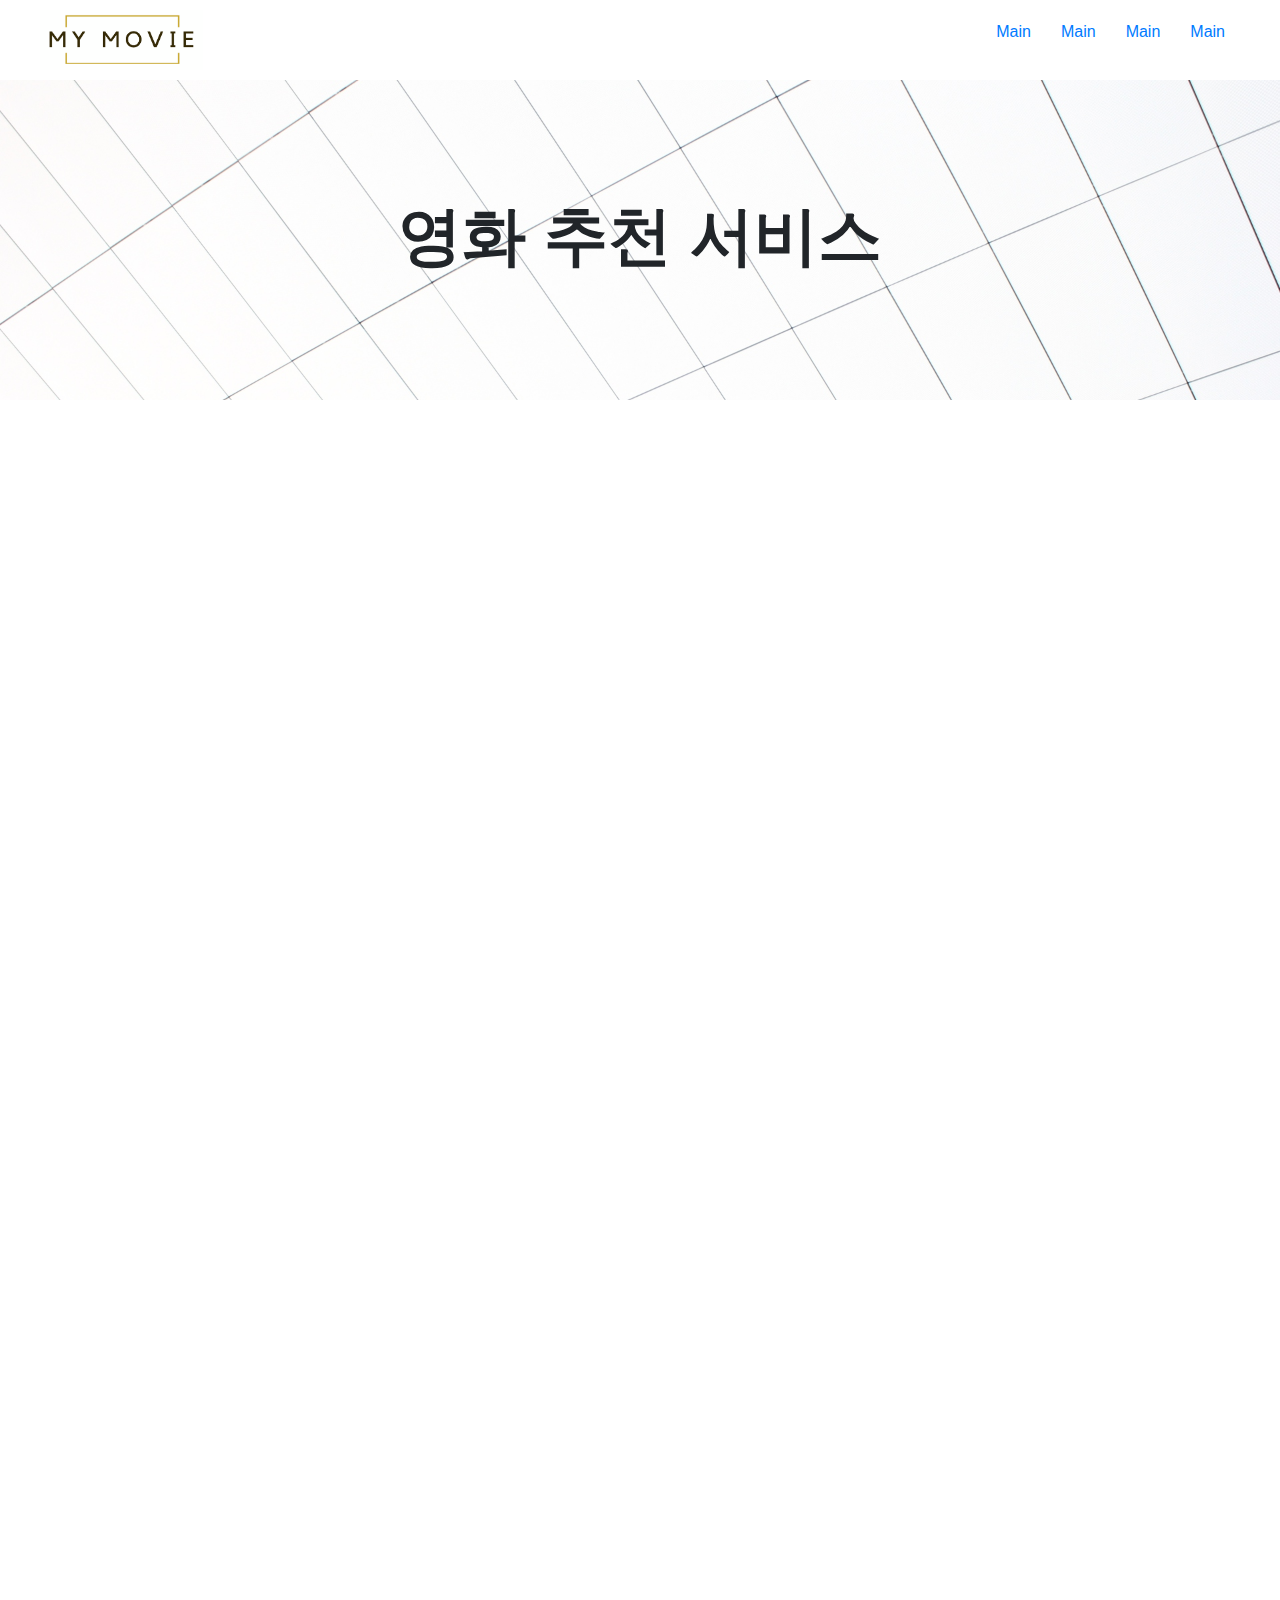
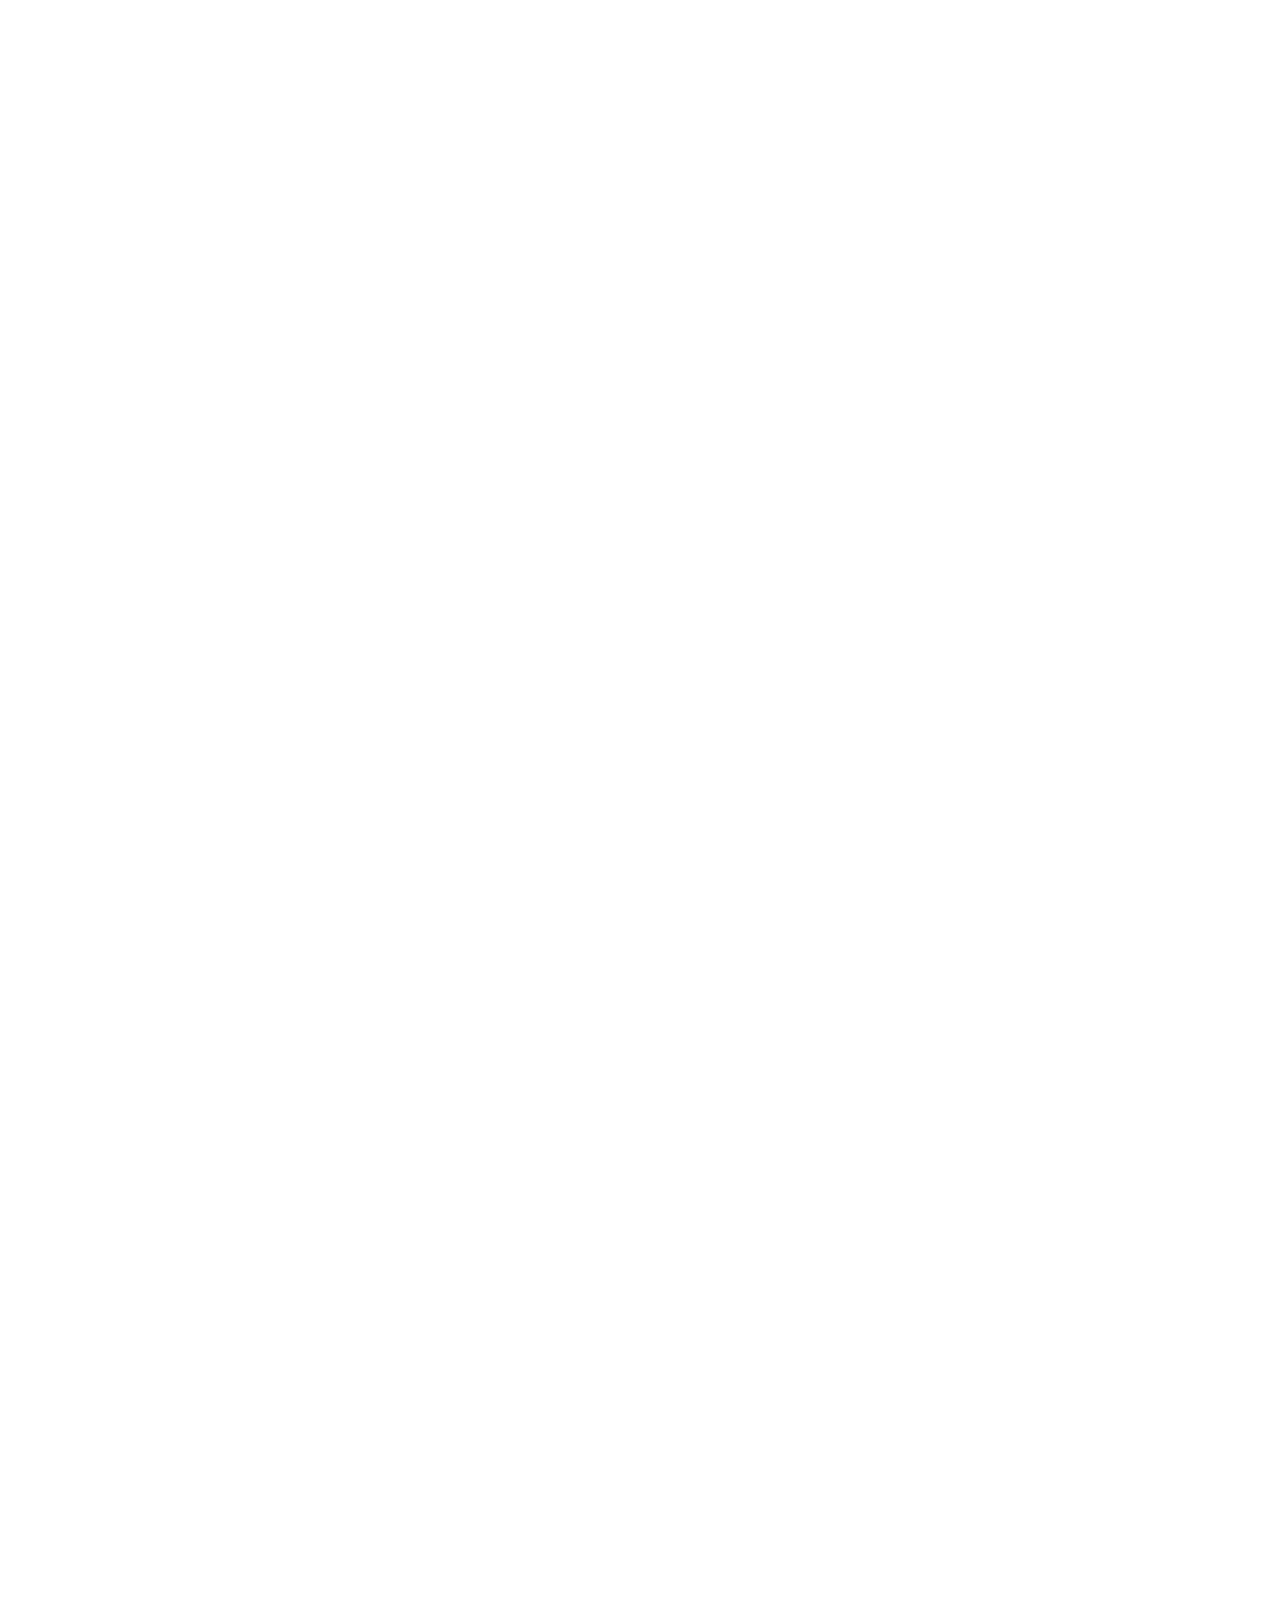
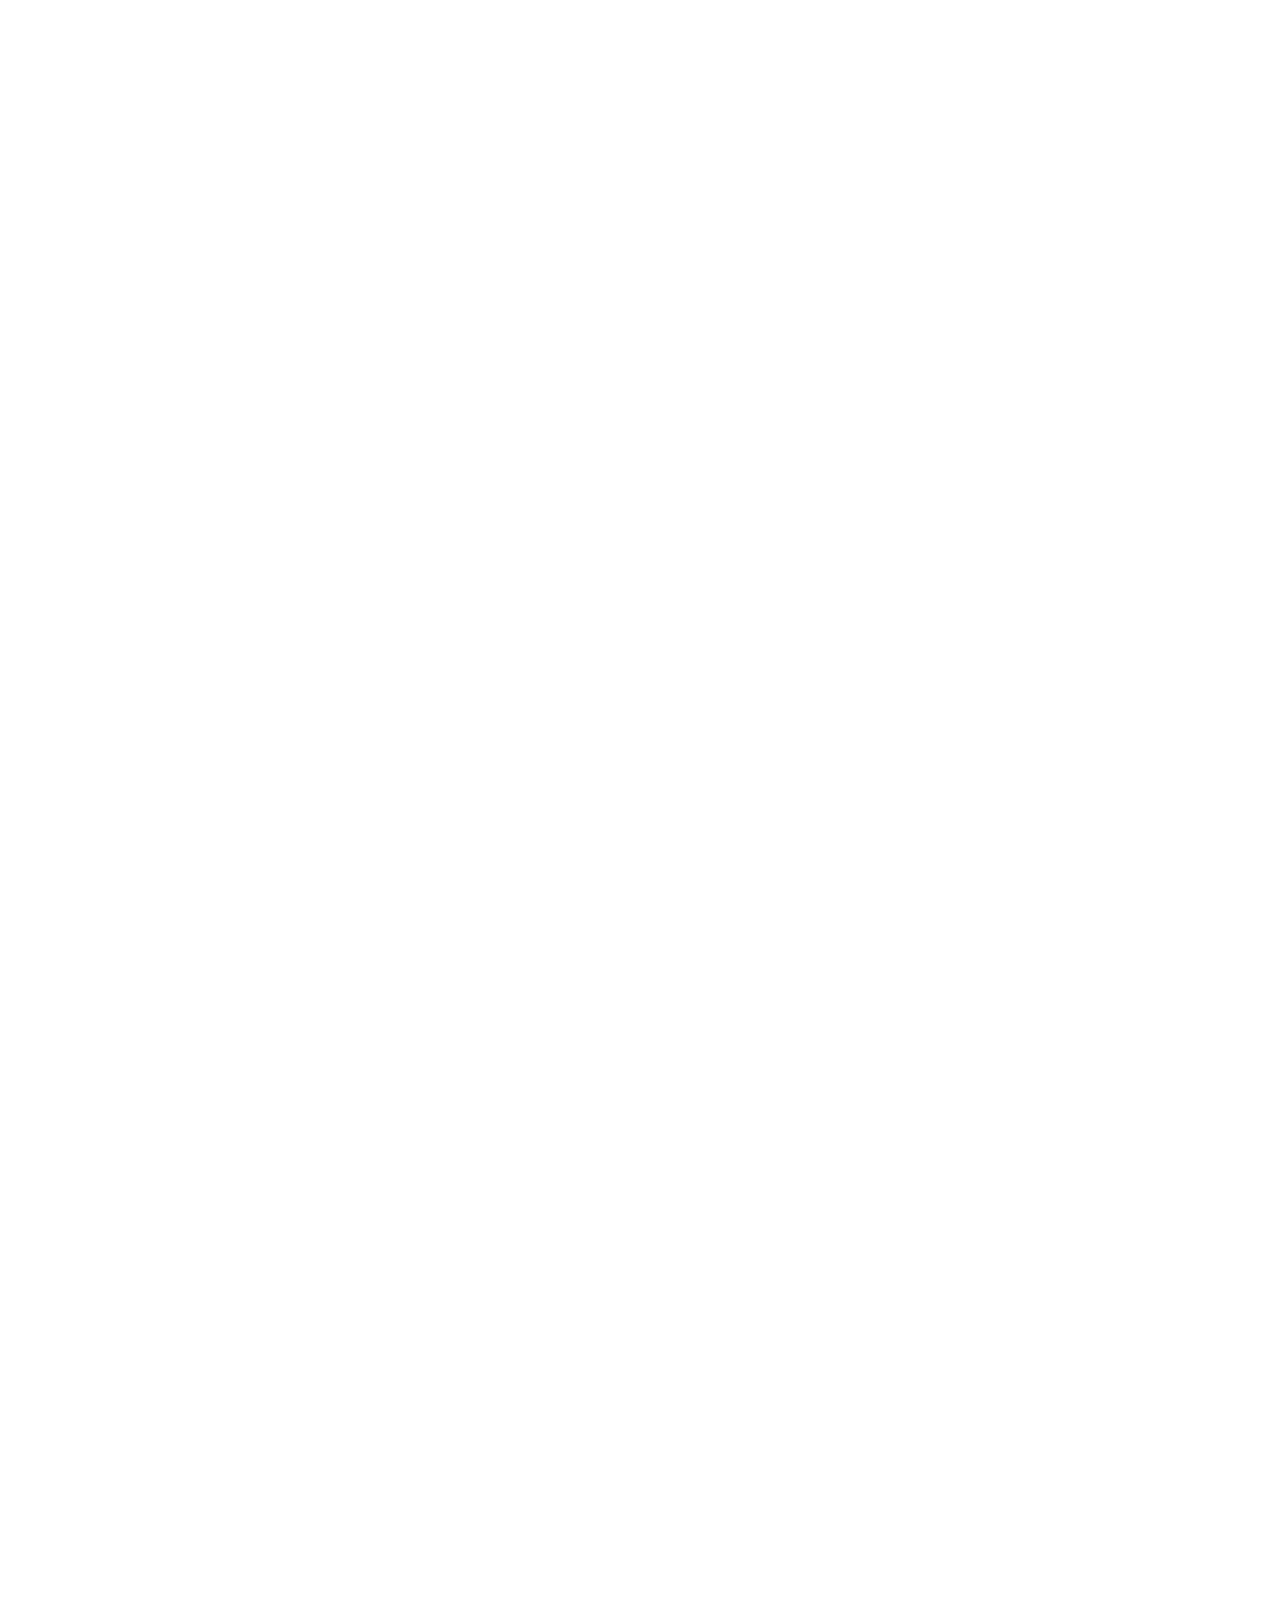
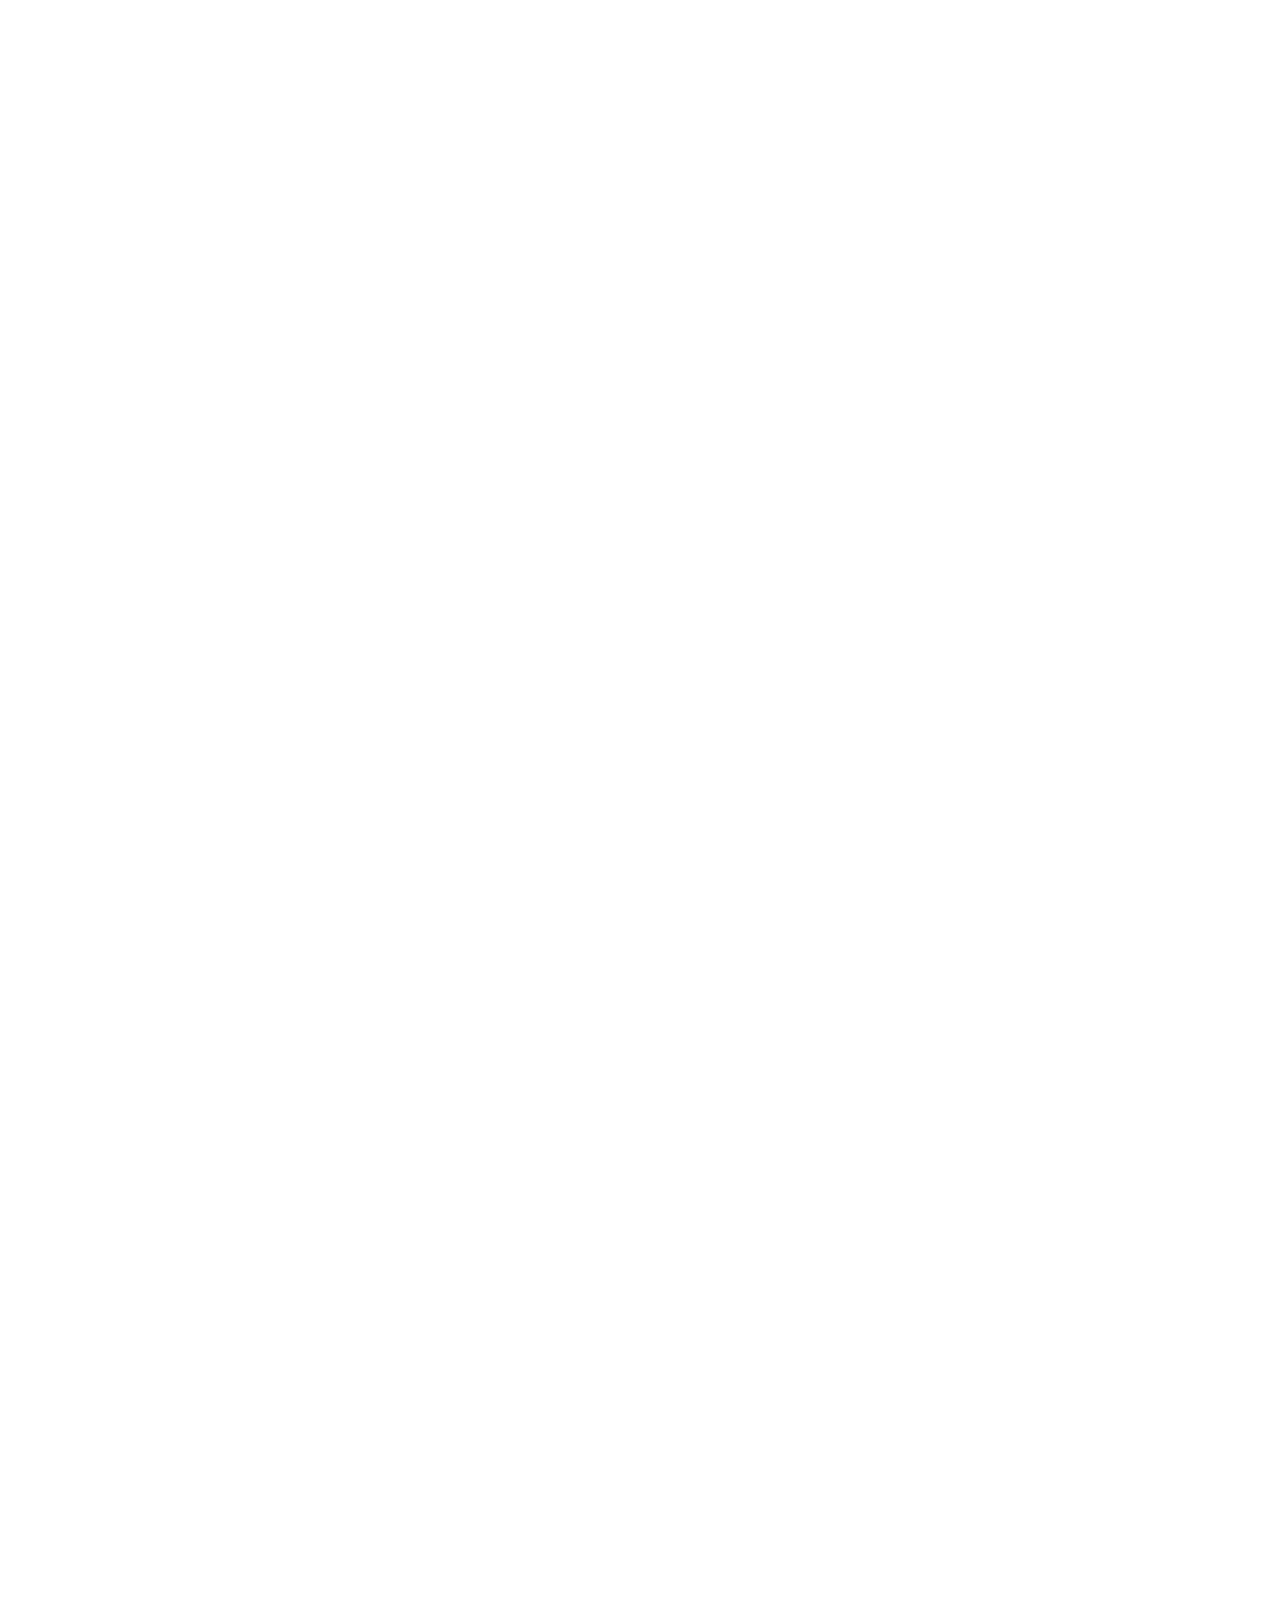
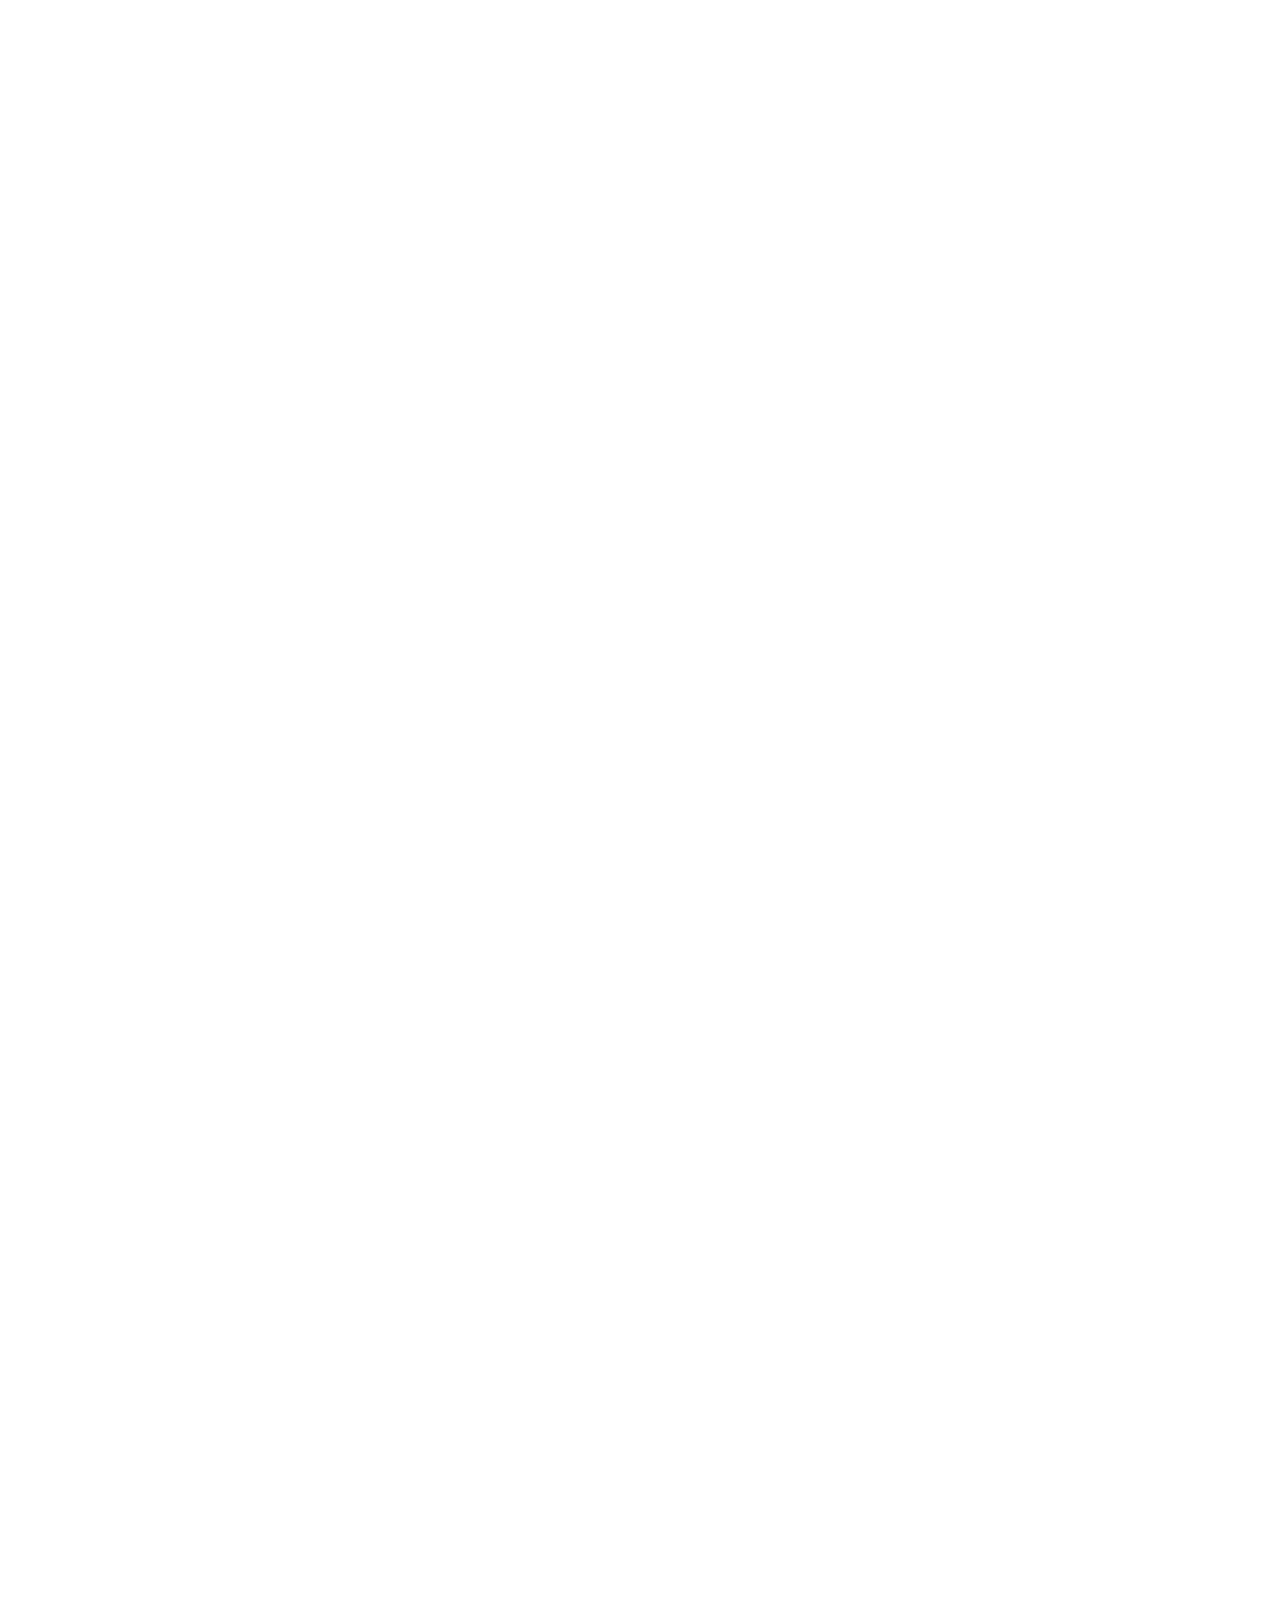
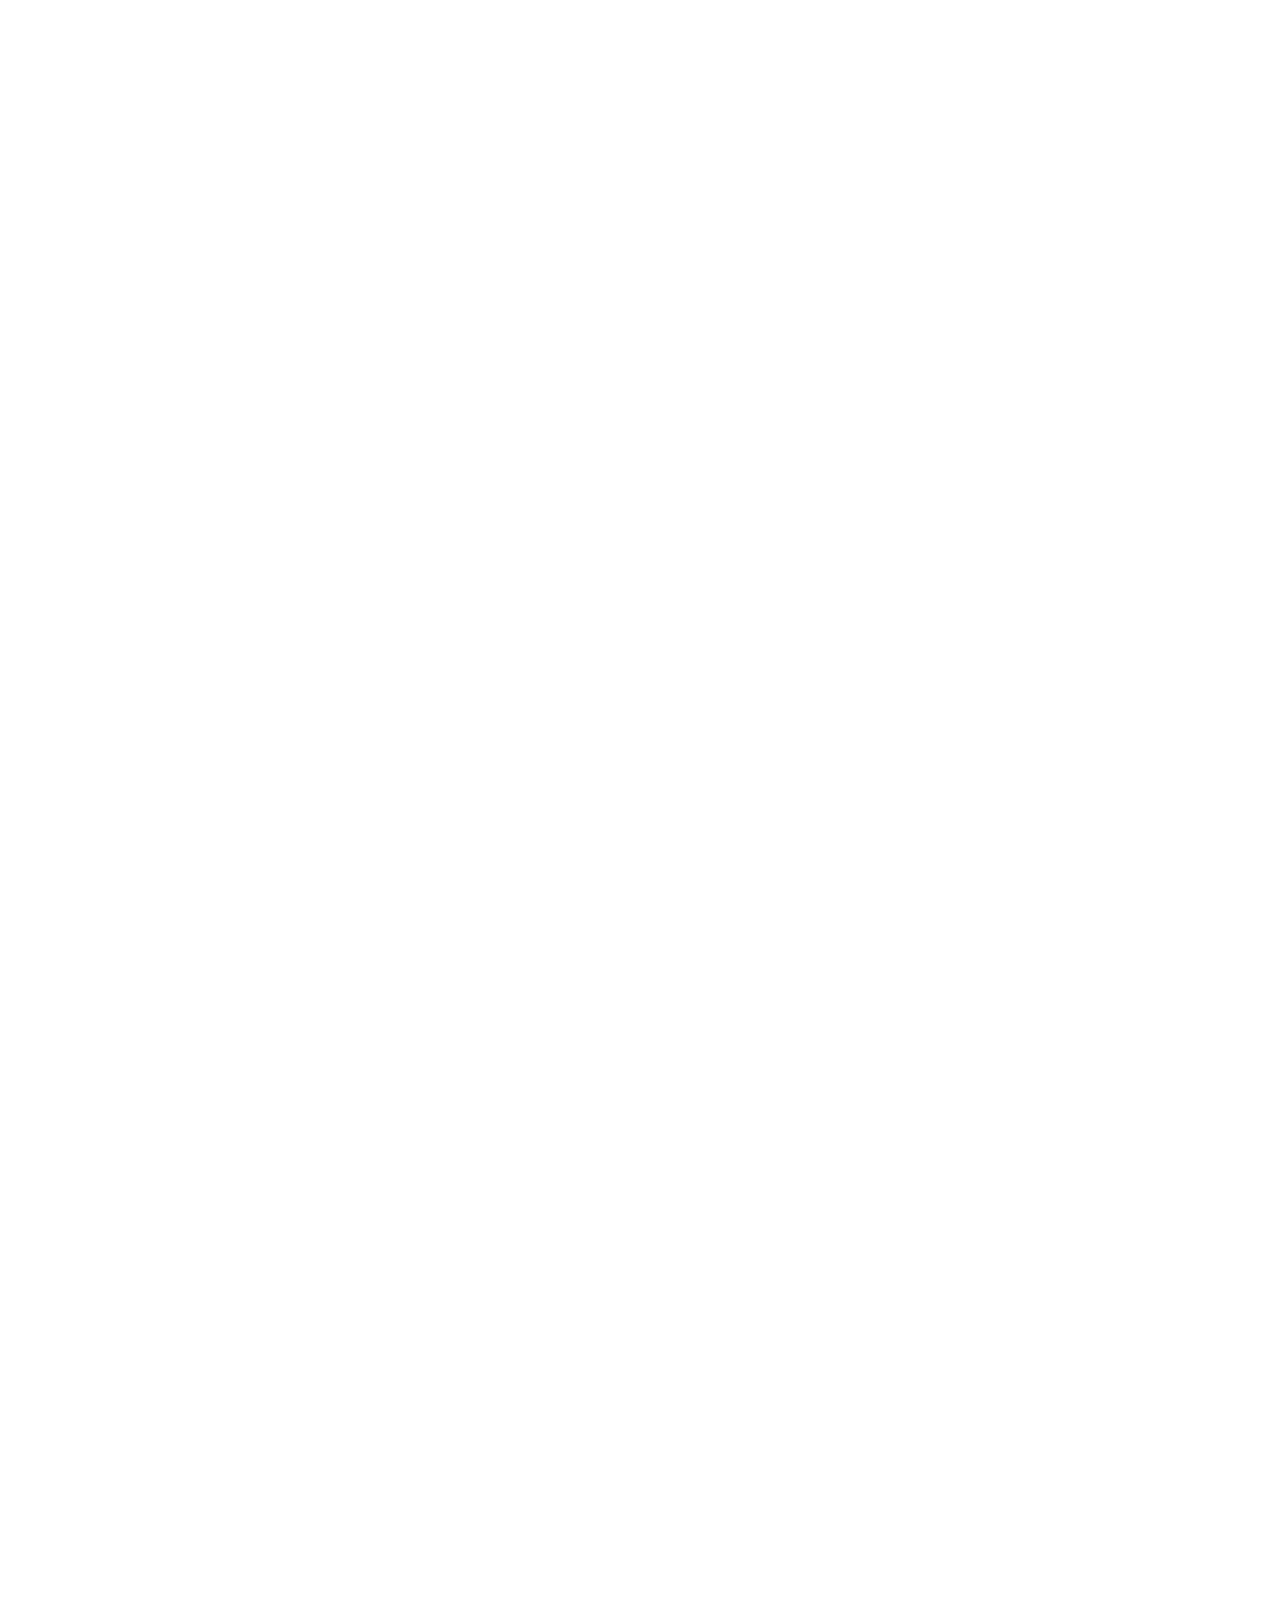
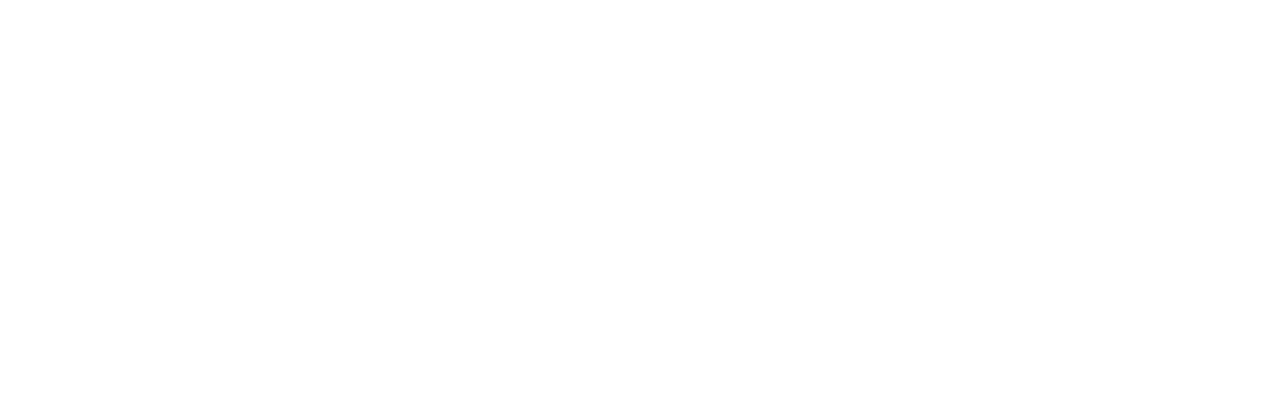
==== HTML_CSS_프로젝트/index.html @ 20c850d1 "project" ====
<!DOCTYPE html>
<html lang="ko">
<head>
    <meta charset="UTF-8">
    <meta http-equiv="X-UA-Compatible" content="IE=edge">
    <meta name="viewport" content="width=device-width, initial-scale=1.0">
    <link rel="stylesheet" href="css/reboot.css">
    <link rel="stylesheet" href="css/style.css">
    <title>영화 추천 사이트</title>
</head>
<body>
    <nav class="nav">
        <img src="images/images/logo.png" alt="로고">
        <ul class="nav-list">
            <li class="nav-item">
                <a href="#">Main</a>
            </li>
            <li class="nav-item">
                <a href="#">Main</a>
            </li>
            <li class="nav-item">
                <a href="#">Main</a>
            </li>
            <li class="nav-item">
                <a href="#">Main</a>
            </li>
        </ul>
    </nav>
    <section class="banner">
        <h1>영화 추천 서비스</h1>
    </section>
    
</body>
</html>
---- HTML_CSS_프로젝트/css/reboot.css ----
/*!
* Bootstrap Reboot v4.3.1 (https://getbootstrap.com/)
* Copyright 2011-2019 The Bootstrap Authors
* Copyright 2011-2019 Twitter, Inc.
* Licensed under MIT (https://github.com/twbs/bootstrap/blob/master/LICENSE)
* Forked from Normalize.css, licensed MIT (https://github.com/necolas/normalize.css/blob/master/LICENSE.md)
*/
*,
*::before,
*::after {
  box-sizing: border-box;
}

html {
  font-family: sans-serif;
  line-height: 1.15;
  -webkit-text-size-adjust: 100%;
  -webkit-tap-highlight-color: rgba(0, 0, 0, 0);
}

article, aside, figcaption, figure, footer, header, hgroup, main, nav, section {
  display: block;
}

body {
  margin: 0;
  font-family: -apple-system, BlinkMacSystemFont, "Segoe UI", Roboto, "Helvetica Neue", Arial, "Noto Sans", sans-serif, "Apple Color Emoji", "Segoe UI Emoji", "Segoe UI Symbol", "Noto Color Emoji";
  font-size: 1rem;
  font-weight: 400;
  line-height: 1.5;
  color: #212529;
  text-align: left;
  background-color: #fff;
  height: 10000px;
}

[tabindex="-1"]:focus {
  outline: 0 !important;
}

hr {
  box-sizing: content-box;
  height: 0;
  overflow: visible;
}

h1, h2, h3, h4, h5, h6 {
  margin-top: 0;
  margin-bottom: 0.5rem;
}

p {
  margin-top: 0;
  margin-bottom: 1rem;
}

abbr[title],
abbr[data-original-title] {
  text-decoration: underline;
  -webkit-text-decoration: underline dotted;
  text-decoration: underline dotted;
  cursor: help;
  border-bottom: 0;
  -webkit-text-decoration-skip-ink: none;
  text-decoration-skip-ink: none;
}

address {
  margin-bottom: 1rem;
  font-style: normal;
  line-height: inherit;
}

ol,
ul,
dl {
  margin-top: 0;
  margin-bottom: 1rem;
}

ol ol,
ul ul,
ol ul,
ul ol {
  margin-bottom: 0;
}

dt {
  font-weight: 700;
}

dd {
  margin-bottom: .5rem;
  margin-left: 0;
}

blockquote {
  margin: 0 0 1rem;
}

b,
strong {
  font-weight: bolder;
}

small {
  font-size: 80%;
}

sub,
sup {
  position: relative;
  font-size: 75%;
  line-height: 0;
  vertical-align: baseline;
}

sub {
  bottom: -.25em;
}

sup {
  top: -.5em;
}

a {
  color: #007bff;
  text-decoration: none;
  background-color: transparent;
}

a:hover {
  color: #0056b3;
  text-decoration: underline;
}

a:not([href]):not([tabindex]) {
  color: inherit;
  text-decoration: none;
}

a:not([href]):not([tabindex]):hover, a:not([href]):not([tabindex]):focus {
  color: inherit;
  text-decoration: none;
}

a:not([href]):not([tabindex]):focus {
  outline: 0;
}

pre,
code,
kbd,
samp {
  font-family: SFMono-Regular, Menlo, Monaco, Consolas, "Liberation Mono", "Courier New", monospace;
  font-size: 1em;
}

pre {
  margin-top: 0;
  margin-bottom: 1rem;
  overflow: auto;
}

figure {
  margin: 0 0 1rem;
}

img {
  vertical-align: middle;
  border-style: none;
}

svg {
  overflow: hidden;
  vertical-align: middle;
}

table {
  border-collapse: collapse;
}

caption {
  padding-top: 0.75rem;
  padding-bottom: 0.75rem;
  color: #6c757d;
  text-align: left;
  caption-side: bottom;
}

th {
  text-align: inherit;
}

label {
  display: inline-block;
  margin-bottom: 0.5rem;
}

button {
  border-radius: 0;
}

button:focus {
  outline: 1px dotted;
  outline: 5px auto -webkit-focus-ring-color;
}

input,
button,
select,
optgroup,
textarea {
  margin: 0;
  font-family: inherit;
  font-size: inherit;
  line-height: inherit;
}

button,
input {
  overflow: visible;
}

button,
select {
  text-transform: none;
}

select {
  word-wrap: normal;
}

button,
[type="button"],
[type="reset"],
[type="submit"] {
  -webkit-appearance: button;
}

button:not(:disabled),
[type="button"]:not(:disabled),
[type="reset"]:not(:disabled),
[type="submit"]:not(:disabled) {
  cursor: pointer;
}

button::-moz-focus-inner,
[type="button"]::-moz-focus-inner,
[type="reset"]::-moz-focus-inner,
[type="submit"]::-moz-focus-inner {
  padding: 0;
  border-style: none;
}

input[type="radio"],
input[type="checkbox"] {
  box-sizing: border-box;
  padding: 0;
}

input[type="date"],
input[type="time"],
input[type="datetime-local"],
input[type="month"] {
  -webkit-appearance: listbox;
}

textarea {
  overflow: auto;
  resize: vertical;
}

fieldset {
  min-width: 0;
  padding: 0;
  margin: 0;
  border: 0;
}

legend {
  display: block;
  width: 100%;
  max-width: 100%;
  padding: 0;
  margin-bottom: .5rem;
  font-size: 1.5rem;
  line-height: inherit;
  color: inherit;
  white-space: normal;
}

progress {
  vertical-align: baseline;
}

[type="number"]::-webkit-inner-spin-button,
[type="number"]::-webkit-outer-spin-button {
  height: auto;
}

[type="search"] {
  outline-offset: -2px;
  -webkit-appearance: none;
}

[type="search"]::-webkit-search-decoration {
  -webkit-appearance: none;
}

::-webkit-file-upload-button {
  font: inherit;
  -webkit-appearance: button;
}

output {
  display: inline-block;
}

summary {
  display: list-item;
  cursor: pointer;
}

template {
  display: none;
}

[hidden] {
  display: none !important;
}
---- HTML_CSS_프로젝트/css/style.css ----
.nav {
    display: flex;
    position: sticky;
    top: 0;
    height: 80px;
    padding: 40px;
    align-items: center;
    justify-content: space-between;
    background-color: white;
}

.nav img {
    height: 60px;
}

.nav-list {
    list-style: none;
    display: flex;
}

.nav-item {
    margin: 0 15px;
  }


.banner {
    display: flex;
    background: url("../images/images/background.jpg");
    height: 320px;
    background-repeat: no-repeat;
    background-size: cover;
    font-size: xx-large;
    justify-content: center;
    align-items: center;

}
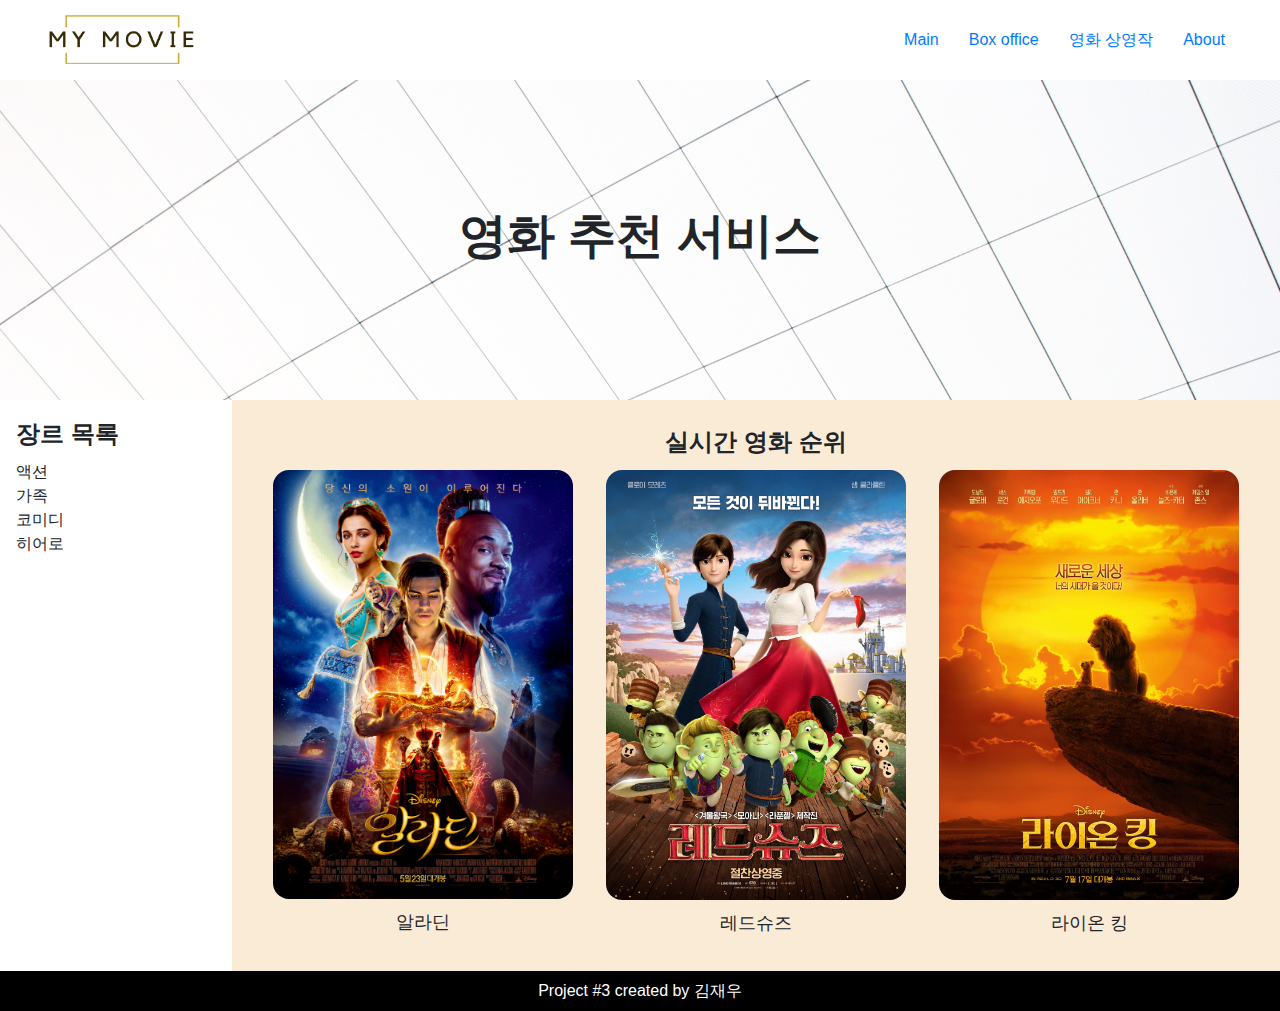
==== commit 6d1eb2d6: "project" ====
--- a/HTML_CSS_프로젝트/index.html
+++ b/HTML_CSS_프로젝트/index.html
@@ -16,19 +16,51 @@
                 <a href="#">Main</a>
             </li>
             <li class="nav-item">
-                <a href="#">Main</a>
+                <a href="#">Box office</a>
             </li>
             <li class="nav-item">
-                <a href="#">Main</a>
+                <a href="#">영화 상영작</a>
             </li>
             <li class="nav-item">
-                <a href="#">Main</a>
+                <a href="#">About</a>
             </li>
         </ul>
     </nav>
     <section class="banner">
         <h1>영화 추천 서비스</h1>
     </section>
-    
+    <section class="container">
+        <div class="aside">
+            <h2>장르 목록</h2>
+            <ul class="movie-list">
+                <ol class="movie-item">액션</ol>
+                <ol class="movie-item">가족</ol>
+                <ol class="movie-item">코미디</ol>
+                <ol class="movie-item">히어로</ol>
+            </ul>
+        </div>
+        <div class="movie">
+            <div>
+                <h2 class="rank-title">실시간 영화 순위</h2>
+            </div>
+            <div class="img-list">
+                <div class="item">
+                    <img src="./images/images/163788.jpg" alt="">
+                    <p class="movie-name">알라딘</p>
+                </div>
+                <div class="item">
+                    <img src="./images/images/164907.jpg" alt="">
+                    <p class="movie-name">레드슈즈</p>
+                </div>
+                <div class="item">
+                    <img src="./images/images/169637.jpg" alt="">
+                    <p class="movie-name">라이온 킹</p>
+                </div>
+            </div>
+        </div>
+    </section>
+    <footer class="footer">
+        <p class="footer-text">Project #3 created by 김재우</p>
+    </footer>
 </body>
 </html>--- a/HTML_CSS_프로젝트/css/reboot.css
+++ b/HTML_CSS_프로젝트/css/reboot.css
@@ -31,7 +31,6 @@
   color: #212529;
   text-align: left;
   background-color: #fff;
-  height: 10000px;
 }
 
 [tabindex="-1"]:focus {
--- a/HTML_CSS_프로젝트/css/style.css
+++ b/HTML_CSS_프로젝트/css/style.css
@@ -16,6 +16,7 @@
 .nav-list {
     list-style: none;
     display: flex;
+    margin: 0px;
 }
 
 .nav-item {
@@ -29,9 +30,71 @@
     height: 320px;
     background-repeat: no-repeat;
     background-size: cover;
-    font-size: xx-large;
+    font-size: x-large;
     justify-content: center;
     align-items: center;
+}
+
+.container {
+    display: flex;
+}
+
+.aside {
+    padding: 1rem;
+    width: 100%;
 
 }
 
+.movie-item {
+    margin: 0px;
+    padding: 0px;
+}
+
+.movie-list {
+    padding: 0px;
+}
+
+.movie {
+    display: flex;
+    padding: 24px;
+    background-color: antiquewhite;
+    flex-direction: column;
+    width: 100%;
+}
+
+.movie img {
+    width: 300px;
+    border-radius: 1rem;
+}
+
+.rank-title {
+    text-align: center;
+    margin-bottom: 10px;
+}
+
+.img-list {
+    display: flex;
+    width: 1000px;
+    justify-content: space-around;
+}
+
+.movie-name {
+    text-align: center;
+    font-size: large;
+    margin: 10px  auto;
+}
+
+.footer {
+    display: flex;
+    background-color: black;
+    height: 40px;
+    position: relative;
+    bottom: 0;
+    justify-content: center;
+    align-items: center;
+}
+
+.footer-text {
+    color: white;
+    margin: 0px;
+}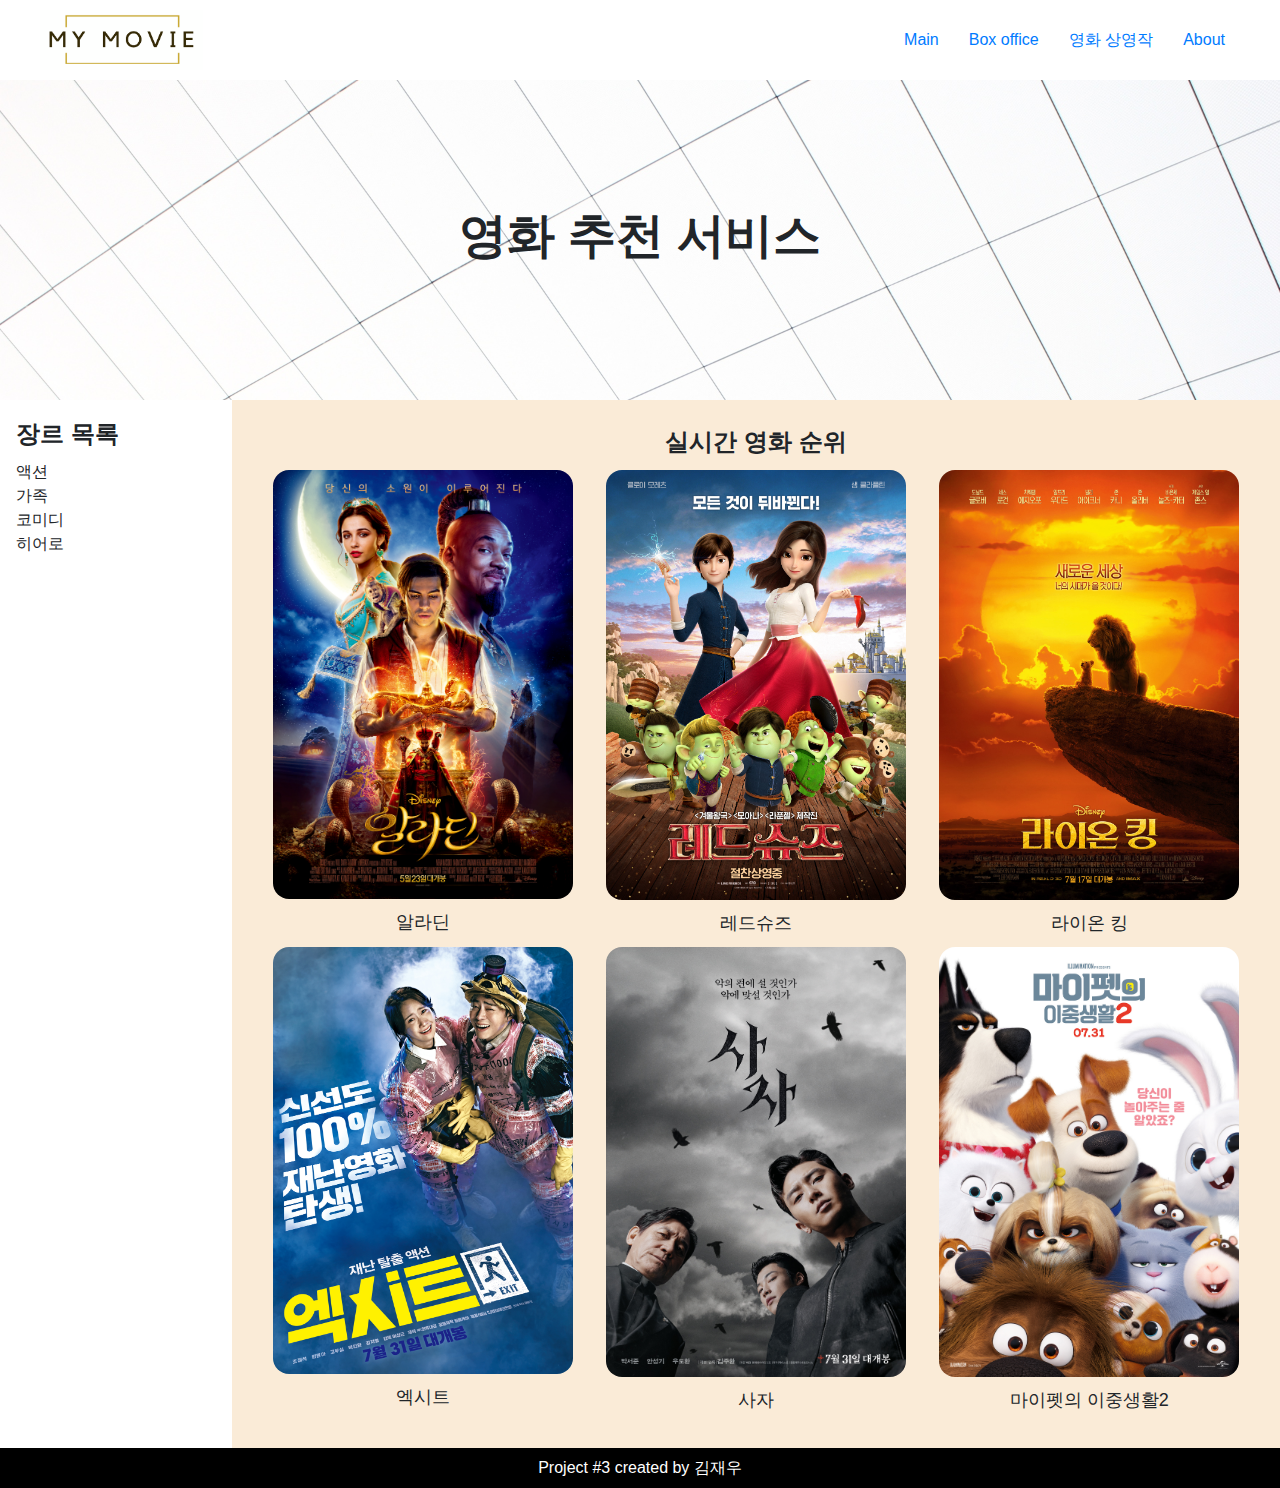
==== commit adf535ff: "project" ====
--- a/HTML_CSS_프로젝트/index.html
+++ b/HTML_CSS_프로젝트/index.html
@@ -32,18 +32,18 @@
     <section class="container">
         <div class="aside">
             <h2>장르 목록</h2>
-            <ul class="movie-list">
-                <ol class="movie-item">액션</ol>
-                <ol class="movie-item">가족</ol>
-                <ol class="movie-item">코미디</ol>
-                <ol class="movie-item">히어로</ol>
+            <ul class="aside-list">
+                <ol class="aside-item">액션</ol>
+                <ol class="aside-item">가족</ol>
+                <ol class="aside-item">코미디</ol>
+                <ol class="aside-item">히어로</ol>
             </ul>
         </div>
         <div class="movie">
             <div>
-                <h2 class="rank-title">실시간 영화 순위</h2>
+                <h2 class="title">실시간 영화 순위</h2>
             </div>
-            <div class="img-list">
+            <div class="movie-list">
                 <div class="item">
                     <img src="./images/images/163788.jpg" alt="">
                     <p class="movie-name">알라딘</p>
@@ -56,6 +56,18 @@
                     <img src="./images/images/169637.jpg" alt="">
                     <p class="movie-name">라이온 킹</p>
                 </div>
+                <div class="item">
+                    <img src="./images/images/174903.jpg" alt="">
+                    <p class="movie-name">엑시트</p>
+                </div>
+                <div class="item">
+                    <img src="./images/images/178544.jpg" alt="">
+                    <p class="movie-name">사자</p>
+                </div>
+                <div class="item">
+                    <img src="./images/images/180374.jpg" alt="">
+                    <p class="movie-name">마이펫의 이중생활2</p>
+                </div>
             </div>
         </div>
     </section>
--- a/HTML_CSS_프로젝트/css/style.css
+++ b/HTML_CSS_프로젝트/css/style.css
@@ -45,12 +45,12 @@
 
 }
 
-.movie-item {
+.aside-item {
     margin: 0px;
     padding: 0px;
 }
 
-.movie-list {
+.aside-list {
     padding: 0px;
 }
 
@@ -67,15 +67,16 @@
     border-radius: 1rem;
 }
 
-.rank-title {
+.title {
     text-align: center;
     margin-bottom: 10px;
 }
 
-.img-list {
+.movie-list {
     display: flex;
     width: 1000px;
     justify-content: space-around;
+    flex-wrap: wrap;
 }
 
 .movie-name {
